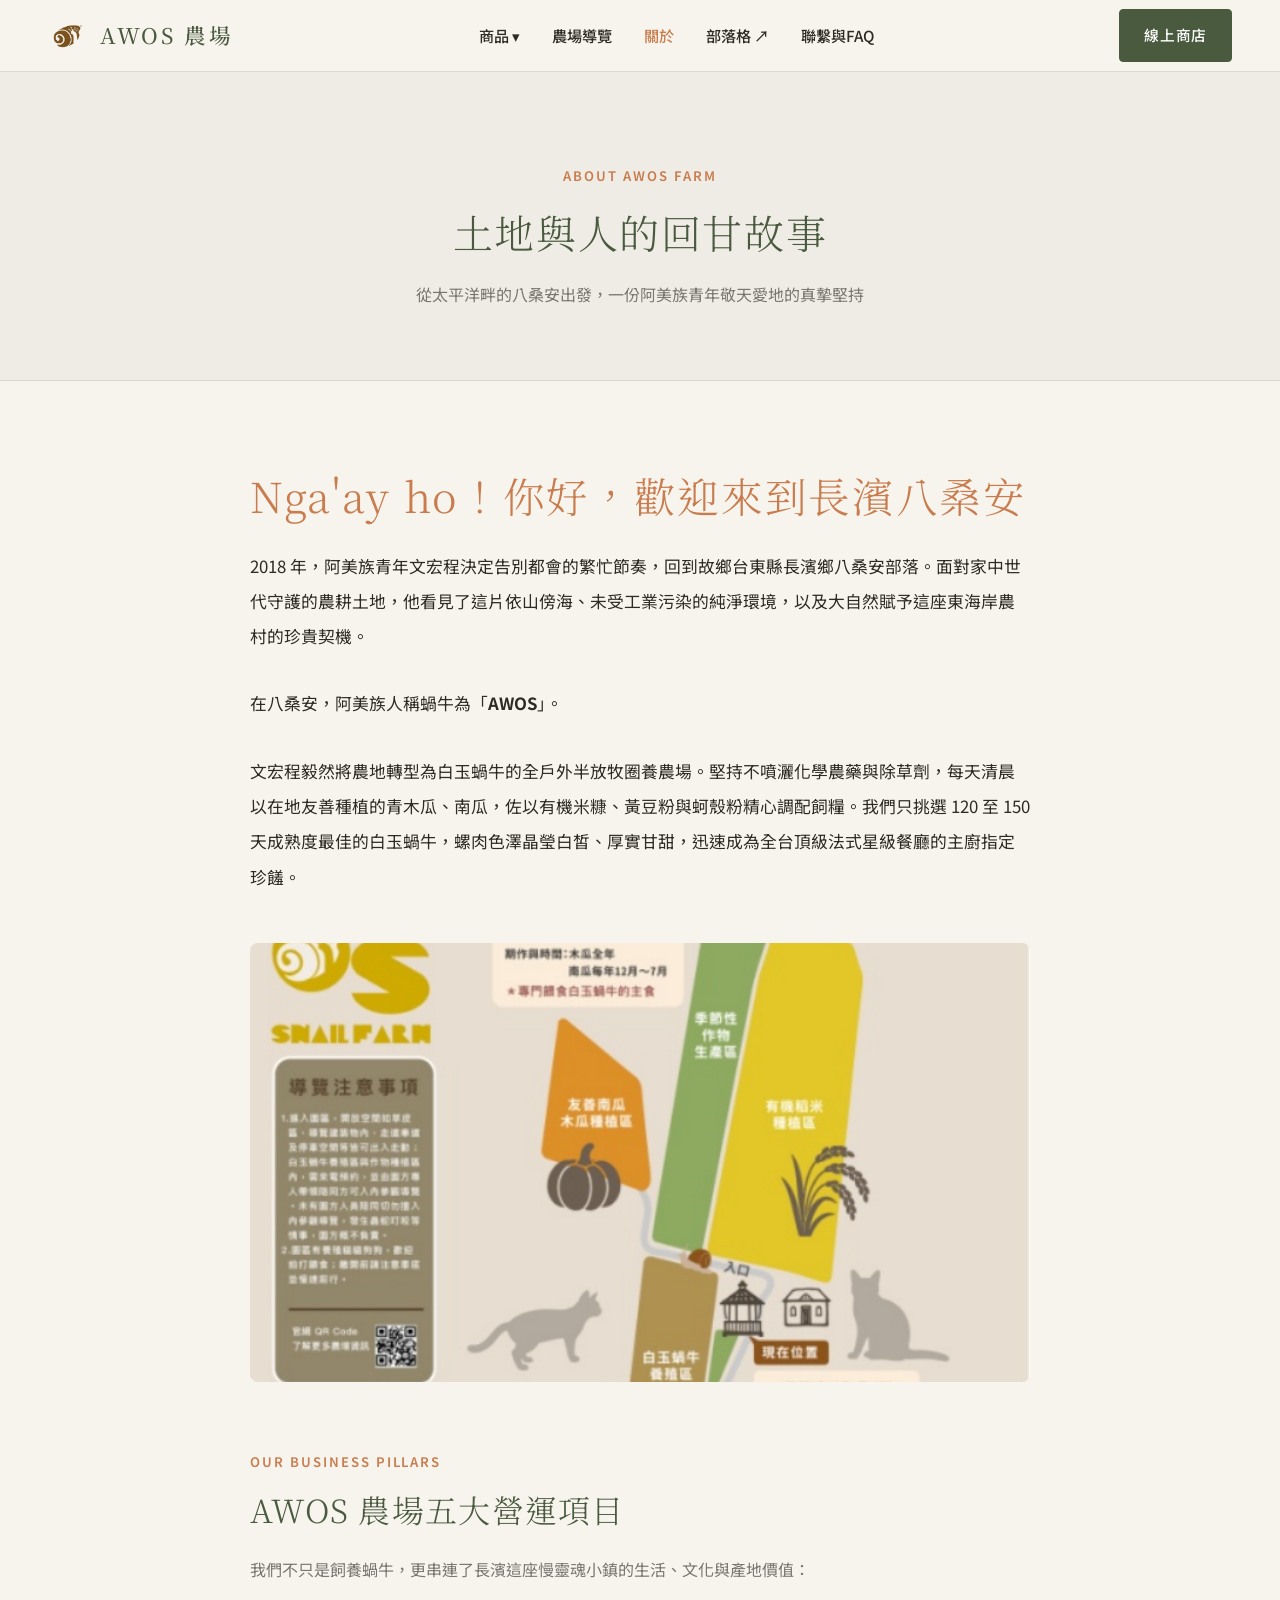
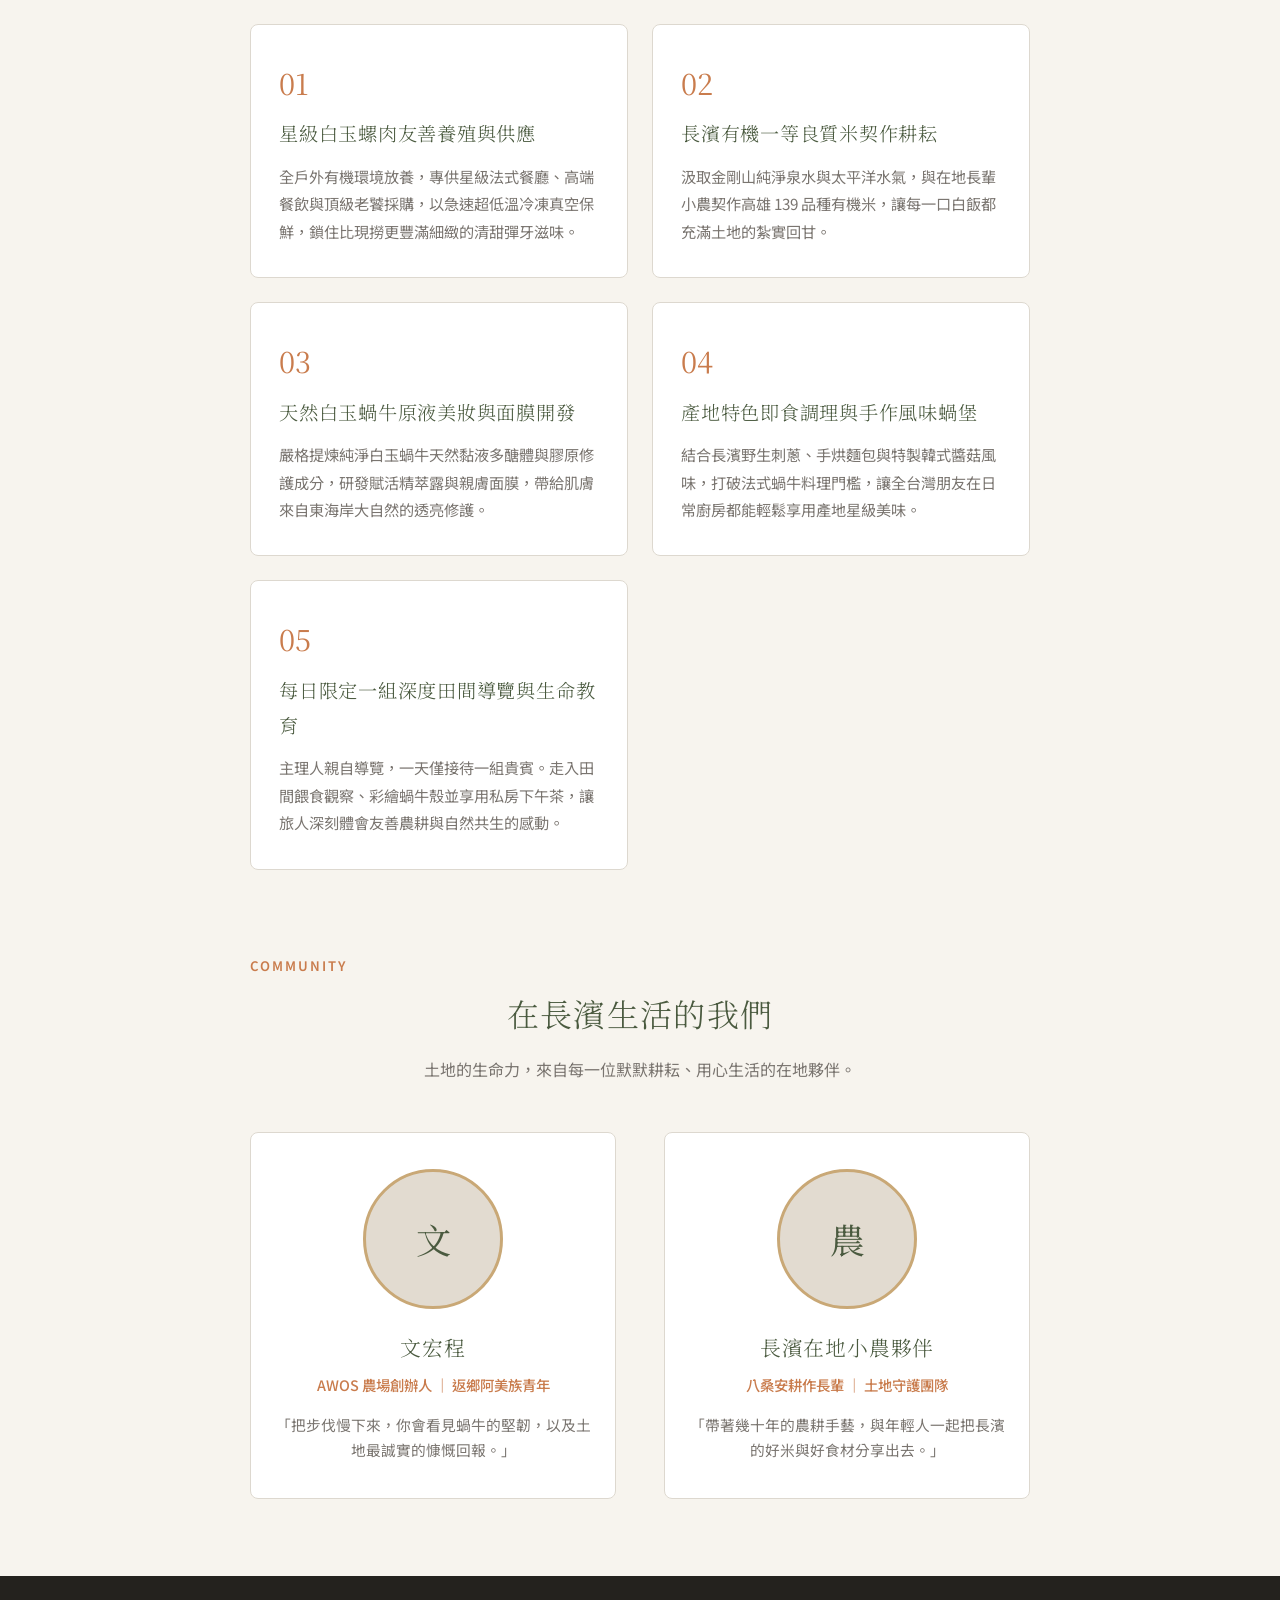
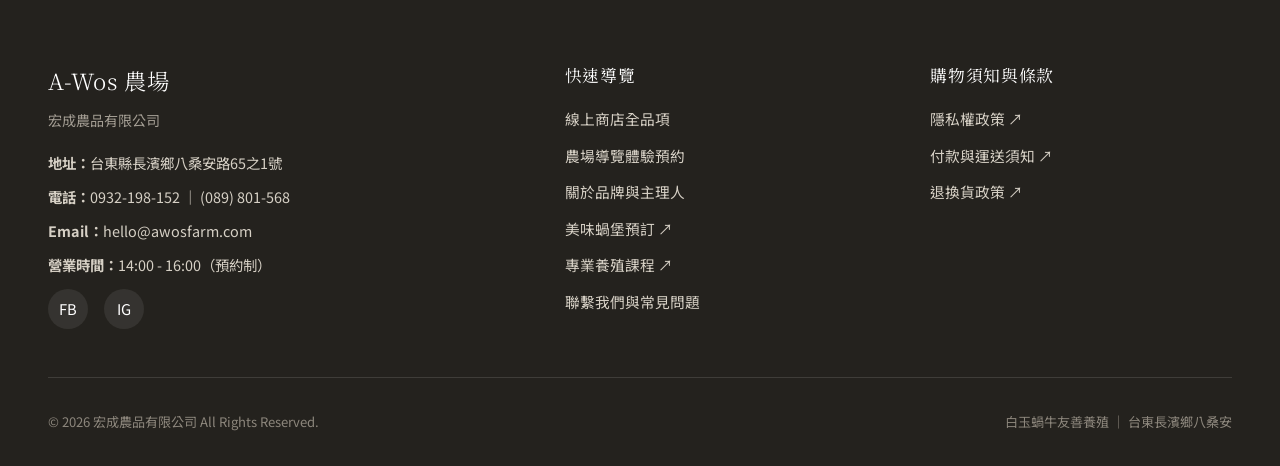
==== about.html @ 36bfe884 "10/25" ====
<!DOCTYPE html>
<html lang="zh-Hant-TW">
<head>
  <meta charset="UTF-8">
  <meta name="viewport" content="width=device-width, initial-scale=1.0">
  <title>品牌故事 ｜ AWOS 農場 - 台東長濱白玉蝸牛</title>
  <meta name="description" content="Nga'ay ho！2018年阿美族青年文宏程返鄉長濱八桑安，以阿美族語蝸牛「AWOS」為名，打造全台灣首屈一指的友善戶外白玉蝸牛農場。">
  <meta property="og:title" content="品牌故事 ｜ AWOS 農場">
  <meta property="og:description" content="阿美族返鄉青年的土地溫暖堅持，五大營運項目與長濱小農共好生活。">
  <meta property="og:image" content="assets/farm-map.png">
  <meta property="og:type" content="article">
  <link rel="stylesheet" href="css/main.css">
  <style>
    .about-hero {
      padding: clamp(120px, 15vw, 160px) clamp(20px, 4vw, 48px) clamp(48px, 6vw, 72px);
      text-align: center;
      background: var(--awos-alt-bg);
      border-bottom: 1px solid var(--awos-border);
    }
    .about-story-block {
      max-width: 820px;
      margin: 0 auto;
      padding: clamp(48px, 6vw, 80px) 20px;
    }
    .about-greeting {
      font-family: var(--font-heading);
      font-size: clamp(1.8rem, 3.5vw, 2.6rem);
      color: var(--awos-accent);
      margin-bottom: 16px;
    }
    .about-prose {
      font-size: 1.05rem;
      line-height: 2.1;
      color: var(--awos-text);
      margin-bottom: 32px;
    }
    .about-pillars {
      display: grid;
      grid-template-columns: repeat(auto-fit, minmax(280px, 1fr));
      gap: 24px;
      margin-top: 40px;
    }
    .pillar-card {
      background: #FFFFFF;
      border: 1px solid var(--awos-border);
      border-radius: 8px;
      padding: 32px 28px;
      transition: transform 0.25s ease;
    }
    .pillar-card:hover {
      transform: translateY(-4px);
    }
    .pillar-num {
      font-family: var(--font-heading);
      font-size: 1.8rem;
      color: var(--awos-accent);
      margin-bottom: 8px;
      font-weight: 400;
    }
    .pillar-title {
      font-size: 1.2rem;
      margin-bottom: 12px;
      color: var(--awos-primary);
    }
    .pillar-text {
      font-size: 0.95rem;
      color: var(--awos-text-muted);
      line-height: 1.8;
    }
    .team-grid {
      display: grid;
      grid-template-columns: repeat(2, 1fr);
      gap: clamp(24px, 4vw, 48px);
      max-width: 800px;
      margin: 48px auto 0;
    }
    @media (max-width: 640px) {
      .team-grid {
        grid-template-columns: 1fr;
      }
    }
    .team-card {
      text-align: center;
      background: #FFFFFF;
      border: 1px solid var(--awos-border);
      border-radius: 8px;
      padding: 36px 24px;
    }
    .team-avatar {
      width: 140px;
      height: 140px;
      border-radius: 50%;
      background: #E2DBD0;
      margin: 0 auto 20px;
      overflow: hidden;
      display: flex;
      align-items: center;
      justify-content: center;
      border: 3px solid var(--awos-secondary);
    }
    .team-avatar img {
      width: 100%;
      height: 100%;
      object-fit: cover;
    }
  </style>
</head>
<body>

  <!-- 固定 Header -->
  <header class="awos-header solid-bg">
    <a href="index.html" class="awos-header__logo">
      <img src="assets/cropped-cropped-宏成蝸牛Logo-去背-1.png" alt="AWOS 農場 Logo" class="awos-header__logo-img" onerror="this.style.display='none'; this.nextElementSibling.style.display='inline-flex';">
      <span class="awos-header__logo-fallback" style="display:none;">A</span>
      <span class="awos-header__logo-title">AWOS 農場</span>
    </a>

    <nav class="awos-header__nav">
      <ul class="awos-nav__list">
        <li class="awos-nav__item awos-dropdown">
          <a href="shop.html" class="awos-nav__link">商品 ▾</a>
          <ul class="awos-dropdown__menu">
            <li class="awos-dropdown__item"><a href="shop.html#escargot">白玉螺肉</a></li>
            <li class="awos-dropdown__item"><a href="shop.html#bao">美味蝸堡</a></li>
            <li class="awos-dropdown__item"><a href="shop.html#rice">有機米</a></li>
            <li class="awos-dropdown__item"><a href="shop.html#cosmetics">美妝面膜</a></li>
            <li class="awos-dropdown__item"><a href="shop.html#instant">即食調理</a></li>
          </ul>
        </li>
        <li class="awos-nav__item"><a href="tour.html" class="awos-nav__link">農場導覽</a></li>
        <li class="awos-nav__item"><a href="about.html" class="awos-nav__link active">關於</a></li>
        <li class="awos-nav__item"><a href="https://awosfarm.com/blog/" target="_blank" rel="noopener noreferrer" class="awos-nav__link">部落格 ↗</a></li>
        <li class="awos-nav__item"><a href="contact.html" class="awos-nav__link">聯繫與FAQ</a></li>
      </ul>
    </nav>

    <div class="awos-header__action">
      <a href="shop.html" class="awos-btn-primary">線上商店</a>
      <button class="awos-hamburger" aria-label="選單開關" aria-expanded="false">
        <span class="awos-hamburger__line"></span>
        <span class="awos-hamburger__line"></span>
        <span class="awos-hamburger__line"></span>
      </button>
    </div>
  </header>

  <!-- 手機抽屜選單 -->
  <div class="awos-mobile-menu">
    <ul class="awos-mobile-nav">
      <li class="awos-mobile-nav__item">
        <a href="shop.html" class="awos-mobile-nav__link">商品總覽</a>
        <div class="awos-mobile-subnav">
          <a href="shop.html#escargot">白玉螺肉</a>
          <a href="shop.html#bao">美味蝸堡</a>
          <a href="shop.html#rice">有機米</a>
          <a href="shop.html#cosmetics">美妝面膜</a>
          <a href="shop.html#instant">即食調理</a>
        </div>
      </li>
      <li class="awos-mobile-nav__item"><a href="tour.html" class="awos-mobile-nav__link">農場導覽</a></li>
      <li class="awos-mobile-nav__item"><a href="about.html" class="awos-mobile-nav__link">關於 AWOS</a></li>
      <li class="awos-mobile-nav__item"><a href="https://awosfarm.com/blog/" target="_blank" rel="noopener noreferrer" class="awos-mobile-nav__link">部落格 ↗</a></li>
      <li class="awos-mobile-nav__item"><a href="contact.html" class="awos-mobile-nav__link">聯繫與FAQ</a></li>
      <li class="awos-mobile-nav__item" style="margin-top: 16px;">
        <a href="shop.html" class="awos-btn-primary" style="width: 100%;">進入線上商店</a>
      </li>
    </ul>
  </div>

  <main>
    <!-- 頁面 Header -->
    <section class="about-hero awos-reveal">
      <span class="awos-section__tag">ABOUT AWOS FARM</span>
      <h1 class="awos-section__title">土地與人的回甘故事</h1>
      <p class="awos-section__desc">從太平洋畔的八桑安出發，一份阿美族青年敬天愛地的真摯堅持</p>
    </section>

    <!-- 品牌故事全文 -->
    <section class="about-story-block awos-reveal">
      <h2 class="about-greeting">Nga'ay ho！你好，歡迎來到長濱八桑安</h2>
      
      <p class="about-prose">
        2018 年，阿美族青年文宏程決定告別都會的繁忙節奏，回到故鄉台東縣長濱鄉八桑安部落。面對家中世代守護的農耕土地，他看見了這片依山傍海、未受工業污染的純淨環境，以及大自然賦予這座東海岸農村的珍貴契機。
      </p>

      <p class="about-prose">
        在八桑安，阿美族人稱蝸牛為「<strong>AWOS</strong>」。
      </p>

      <p class="about-prose">
        文宏程毅然將農地轉型為白玉蝸牛的全戶外半放牧圈養農場。堅持不噴灑化學農藥與除草劑，每天清晨以在地友善種植的青木瓜、南瓜，佐以有機米糠、黃豆粉與蚵殼粉精心調配飼糧。我們只挑選 120 至 150 天成熟度最佳的白玉蝸牛，螺肉色澤晶瑩白皙、厚實甘甜，迅速成為全台頂級法式星級餐廳的主廚指定珍饈。
      </p>

      <div style="margin: 48px 0; border-radius: 8px; overflow: hidden; background: #E2DBD0; aspect-ratio: 16/9;">
        <img src="assets/farm-map.png" alt="AWOS 農場座落長濱太平洋畔環境" style="width: 100%; height: 100%; object-fit: cover;">
      </div>

      <!-- 五大營運項目 -->
      <div style="margin-top: 64px;">
        <span class="awos-section__tag">OUR BUSINESS PILLARS</span>
        <h2 style="font-size: 2rem; margin-bottom: 16px;">AWOS 農場五大營運項目</h2>
        <p style="color: var(--awos-text-muted); font-size: 1rem;">
          我們不只是飼養蝸牛，更串連了長濱這座慢靈魂小鎮的生活、文化與產地價值：
        </p>

        <div class="about-pillars">
          <div class="pillar-card">
            <div class="pillar-num">01</div>
            <h3 class="pillar-title">星級白玉螺肉友善養殖與供應</h3>
            <p class="pillar-text">全戶外有機環境放養，專供星級法式餐廳、高端餐飲與頂級老饕採購，以急速超低溫冷凍真空保鮮，鎖住比現撈更豐滿細緻的清甜彈牙滋味。</p>
          </div>

          <div class="pillar-card">
            <div class="pillar-num">02</div>
            <h3 class="pillar-title">長濱有機一等良質米契作耕耘</h3>
            <p class="pillar-text">汲取金剛山純淨泉水與太平洋水氣，與在地長輩小農契作高雄 139 品種有機米，讓每一口白飯都充滿土地的紮實回甘。</p>
          </div>

          <div class="pillar-card">
            <div class="pillar-num">03</div>
            <h3 class="pillar-title">天然白玉蝸牛原液美妝與面膜開發</h3>
            <p class="pillar-text">嚴格提煉純淨白玉蝸牛天然黏液多醣體與膠原修護成分，研發賦活精萃露與親膚面膜，帶給肌膚來自東海岸大自然的透亮修護。</p>
          </div>

          <div class="pillar-card">
            <div class="pillar-num">04</div>
            <h3 class="pillar-title">產地特色即食調理與手作風味蝸堡</h3>
            <p class="pillar-text">結合長濱野生刺蔥、手烘麵包與特製韓式醬菇風味，打破法式蝸牛料理門檻，讓全台灣朋友在日常廚房都能輕鬆享用產地星級美味。</p>
          </div>

          <div class="pillar-card">
            <div class="pillar-num">05</div>
            <h3 class="pillar-title">每日限定一組深度田間導覽與生命教育</h3>
            <p class="pillar-text">主理人親自導覽，一天僅接待一組貴賓。走入田間餵食觀察、彩繪蝸牛殼並享用私房下午茶，讓旅人深刻體會友善農耕與自然共生的感動。</p>
          </div>
        </div>
      </div>

      <!-- 在長濱生活的我們 -->
      <div style="margin-top: 80px;">
        <span class="awos-section__tag">COMMUNITY</span>
        <h2 style="font-size: 2rem; text-align: center; margin-bottom: 12px;">在長濱生活的我們</h2>
        <p style="text-align: center; color: var(--awos-text-muted); max-width: 600px; margin: 0 auto;">
          土地的生命力，來自每一位默默耕耘、用心生活的在地夥伴。
        </p>

        <div class="team-grid">
          <div class="team-card">
            <div class="team-avatar">
              <!-- 人像圖片佔位 -->
              <span style="font-family: var(--font-heading); font-size: 2.2rem; color: var(--awos-primary);">文</span>
            </div>
            <h3 style="font-size: 1.3rem; margin-bottom: 6px;">文宏程</h3>
            <p style="color: var(--awos-accent); font-size: 0.9rem; font-weight: 500; margin-bottom: 14px;">AWOS 農場創辦人 ｜ 返鄉阿美族青年</p>
            <p style="font-size: 0.92rem; color: var(--awos-text-muted); line-height: 1.7;">
              「把步伐慢下來，你會看見蝸牛的堅韌，以及土地最誠實的慷慨回報。」
            </p>
          </div>

          <div class="team-card">
            <div class="team-avatar">
              <!-- 人像圖片佔位 -->
              <span style="font-family: var(--font-heading); font-size: 2.2rem; color: var(--awos-primary);">農</span>
            </div>
            <h3 style="font-size: 1.3rem; margin-bottom: 6px;">長濱在地小農夥伴</h3>
            <p style="color: var(--awos-accent); font-size: 0.9rem; font-weight: 500; margin-bottom: 14px;">八桑安耕作長輩 ｜ 土地守護團隊</p>
            <p style="font-size: 0.92rem; color: var(--awos-text-muted); line-height: 1.7;">
              「帶著幾十年的農耕手藝，與年輕人一起把長濱的好米與好食材分享出去。」
            </p>
          </div>
        </div>
      </div>
    </section>
  </main>

  <!-- 全站共用 Footer -->
  <footer class="awos-footer">
    <div class="awos-footer__inner">
      <div>
        <h3 class="awos-footer__brand-title">A-Wos 農場</h3>
        <p class="awos-footer__company">宏成農品有限公司</p>
        <ul class="awos-footer__info-list">
          <li><strong>地址：</strong>台東縣長濱鄉八桑安路65之1號</li>
          <li><strong>電話：</strong>0932-198-152 ｜ (089) 801-568</li>
          <li><strong>Email：</strong>hello@awosfarm.com</li>
          <li><strong>營業時間：</strong>14:00 - 16:00（預約制）</li>
        </ul>
        <div class="awos-footer__social">
          <a href="https://www.facebook.com/awossnailfarm" target="_blank" rel="noopener noreferrer" aria-label="Facebook">FB</a>
          <a href="https://www.instagram.com/awos_farm" target="_blank" rel="noopener noreferrer" aria-label="Instagram">IG</a>
        </div>
      </div>

      <div>
        <h4 class="awos-footer__title">快速導覽</h4>
        <ul class="awos-footer__links">
          <li><a href="shop.html">線上商店全品項</a></li>
          <li><a href="tour.html">農場導覽體驗預約</a></li>
          <li><a href="about.html">關於品牌與主理人</a></li>
          <li><a href="https://awosfarm.com/bao/" target="_blank" rel="noopener noreferrer">美味蝸堡預訂 ↗</a></li>
          <li><a href="https://awosfarm.com/learn-from-the-best/" target="_blank" rel="noopener noreferrer">專業養殖課程 ↗</a></li>
          <li><a href="contact.html">聯繫我們與常見問題</a></li>
        </ul>
      </div>

      <div>
        <h4 class="awos-footer__title">購物須知與條款</h4>
        <ul class="awos-footer__links">
          <li><a href="https://awosfarm.com/privacy-policy/" target="_blank" rel="noopener noreferrer">隱私權政策 ↗</a></li>
          <li><a href="https://awosfarm.com/payment-and-delivery/" target="_blank" rel="noopener noreferrer">付款與運送須知 ↗</a></li>
          <li><a href="https://awosfarm.com/refund-and-returns-policy/" target="_blank" rel="noopener noreferrer">退換貨政策 ↗</a></li>
        </ul>
      </div>
    </div>

    <div class="awos-footer__bottom">
      <p>© 2026 宏成農品有限公司 All Rights Reserved.</p>
      <p>白玉蝸牛友善養殖 ｜ 台東長濱鄉八桑安</p>
    </div>
  </footer>

  <script src="js/main.js"></script>
</body>
</html>
---- css/main.css ----
/* ============================================================
   AWOS 農場 — 全站共用樣式 (main.css)
   視覺設計代幣：
   --awos-primary:   #4A5A3F (田野墨綠)
   --awos-secondary: #C9A876 (暖沙棕)
   --awos-accent:    #C97C4D (陶土橘)
   --awos-bg:        #F7F4EE (米白)
   --awos-text:      #2E2A24 (深灰棕)
   轉場：按鈕 0.25s ease-out；捲動淡入 0.8s cubic-bezier(0.165, 0.84, 0.44, 1)
   ============================================================ */

@import url('https://fonts.googleapis.com/css2?family=Noto+Sans+TC:wght@300;400;500;700&family=Noto+Serif+TC:wght@300;400;500;600&display=swap');

:root {
  --awos-primary:    #4A5A3F;
  --awos-secondary:  #C9A876;
  --awos-accent:     #C97C4D;
  --awos-bg:         #F7F4EE;
  --awos-text:       #2E2A24;
  --awos-text-muted: #7A7570;
  --awos-border:     #DDD8CF;
  --awos-card-bg:    #FFFFFF;
  --awos-alt-bg:     #EFECE5;

  --font-heading: 'Noto Serif TC', serif;
  --font-body:    'Noto Sans TC', sans-serif;

  --transition-btn:    all 0.25s ease-out;
  --transition-reveal: opacity 0.8s cubic-bezier(0.165, 0.84, 0.44, 1), transform 0.8s cubic-bezier(0.165, 0.84, 0.44, 1);
  --transition-header: background-color 0.4s ease, border-color 0.4s ease, box-shadow 0.4s ease;

  --header-height: 72px;
  --sticky-nav-height: 52px;
  --content-max: 1200px;
}

*, *::before, *::after {
  box-sizing: border-box;
  margin: 0;
  padding: 0;
}

html {
  scroll-behavior: smooth;
  scroll-padding-top: calc(var(--header-height) + var(--sticky-nav-height) + 16px);
}

body {
  background-color: var(--awos-bg);
  color: var(--awos-text);
  font-family: var(--font-body);
  line-height: 1.8;
  font-size: 1rem;
  overflow-x: hidden;
  -webkit-font-smoothing: antialiased;
}

body.no-scroll {
  overflow: hidden;
}

h1, h2, h3, h4 {
  font-family: var(--font-heading);
  color: var(--awos-primary);
  font-weight: 300;
  letter-spacing: 0.04em;
}

a {
  color: inherit;
  text-decoration: none;
}

img {
  max-width: 100%;
  height: auto;
  display: block;
}

/* ── 捲動淡入特效 ── */
.awos-reveal {
  opacity: 0;
  transform: translateY(32px);
  transition: var(--transition-reveal);
  will-change: opacity, transform;
}
.awos-reveal.active {
  opacity: 1;
  transform: translateY(0);
}

/* ── 按鈕系統 ── */
.awos-btn-primary {
  display: inline-flex;
  align-items: center;
  justify-content: center;
  background-color: var(--awos-primary);
  color: #FFFFFF !important;
  font-family: var(--font-body);
  font-size: 0.92rem;
  font-weight: 500;
  letter-spacing: 0.05em;
  padding: 12px 24px;
  border-radius: 4px;
  border: 1px solid var(--awos-primary);
  cursor: pointer;
  transition: var(--transition-btn);
  text-align: center;
}
.awos-btn-primary:hover {
  background-color: #384530;
  border-color: #384530;
  transform: translateY(-2px);
  box-shadow: 0 4px 12px rgba(74, 90, 63, 0.25);
}

.awos-btn-secondary {
  display: inline-flex;
  align-items: center;
  justify-content: center;
  background-color: transparent;
  color: var(--awos-primary) !important;
  font-family: var(--font-body);
  font-size: 0.92rem;
  font-weight: 500;
  letter-spacing: 0.05em;
  padding: 12px 24px;
  border-radius: 4px;
  border: 1px solid var(--awos-primary);
  cursor: pointer;
  transition: var(--transition-btn);
  text-align: center;
}
.awos-btn-secondary:hover {
  background-color: var(--awos-primary);
  color: #FFFFFF !important;
  transform: translateY(-2px);
}

/* ── 固定 Header ── */
.awos-header {
  position: fixed;
  top: 0;
  left: 0;
  right: 0;
  height: var(--header-height);
  z-index: 1000;
  display: flex;
  align-items: center;
  justify-content: space-between;
  padding: 0 clamp(20px, 4vw, 48px);
  background-color: transparent;
  transition: var(--transition-header);
}
.awos-header.scrolled {
  background-color: rgba(247, 244, 238, 0.96);
  backdrop-filter: blur(8px);
  border-bottom: 1px solid var(--awos-border);
  box-shadow: 0 2px 16px rgba(46, 42, 36, 0.05);
}
.awos-header.solid-bg {
  background-color: rgba(247, 244, 238, 0.96);
  backdrop-filter: blur(8px);
  border-bottom: 1px solid var(--awos-border);
}

.awos-header__logo {
  display: flex;
  align-items: center;
  gap: 12px;
  text-decoration: none;
}
.awos-header__logo-img {
  height: 40px;
  width: auto;
  object-fit: contain;
}
.awos-header__logo-fallback {
  width: 40px;
  height: 40px;
  background: var(--awos-primary);
  color: #FFF;
  display: inline-flex;
  align-items: center;
  justify-content: center;
  border-radius: 50%;
  font-family: var(--font-heading);
  font-size: 1rem;
}
.awos-header__logo-title {
  font-family: var(--font-heading);
  font-size: 1.35rem;
  font-weight: 500;
  color: var(--awos-primary);
  letter-spacing: 0.12em;
}

/* 桌機導覽選單 */
.awos-header__nav {
  display: flex;
  align-items: center;
  gap: 28px;
}
.awos-nav__list {
  display: flex;
  align-items: center;
  gap: 24px;
  list-style: none;
}
.awos-nav__item {
  position: relative;
}
.awos-nav__link {
  font-size: 0.95rem;
  font-weight: 500;
  color: var(--awos-text);
  padding: 8px 4px;
  display: flex;
  align-items: center;
  gap: 4px;
  transition: color 0.2s;
}
.awos-nav__link:hover,
.awos-nav__link.active {
  color: var(--awos-accent);
}

/* 下拉選單 */
.awos-dropdown {
  position: relative;
}
.awos-dropdown__menu {
  position: absolute;
  top: 100%;
  left: 0;
  min-width: 160px;
  background: #FFFFFF;
  border: 1px solid var(--awos-border);
  border-radius: 6px;
  box-shadow: 0 8px 24px rgba(46, 42, 36, 0.1);
  padding: 8px 0;
  list-style: none;
  opacity: 0;
  visibility: hidden;
  transform: translateY(10px);
  transition: all 0.25s ease;
  z-index: 100;
}
.awos-dropdown:hover .awos-dropdown__menu {
  opacity: 1;
  visibility: visible;
  transform: translateY(0);
}
.awos-dropdown__item a {
  display: block;
  padding: 8px 18px;
  font-size: 0.88rem;
  color: var(--awos-text);
  transition: background 0.15s, color 0.15s;
}
.awos-dropdown__item a:hover {
  background: var(--awos-bg);
  color: var(--awos-accent);
}

/* 右側線上商店按鈕 */
.awos-header__action {
  display: flex;
  align-items: center;
  gap: 16px;
}

/* 漢堡選單按鈕 */
.awos-hamburger {
  display: none;
  flex-direction: column;
  justify-content: center;
  align-items: center;
  width: 44px;
  height: 44px;
  background: transparent;
  border: none;
  cursor: pointer;
  padding: 0;
  z-index: 1100;
}
.awos-hamburger__line {
  width: 24px;
  height: 2px;
  background-color: var(--awos-primary);
  margin: 3px 0;
  transition: all 0.3s ease;
}
.awos-hamburger.open .awos-hamburger__line:nth-child(1) {
  transform: translateY(8px) rotate(45deg);
}
.awos-hamburger.open .awos-hamburger__line:nth-child(2) {
  opacity: 0;
}
.awos-hamburger.open .awos-hamburger__line:nth-child(3) {
  transform: translateY(-8px) rotate(-45deg);
}

/* 手機版抽屜導覽 */
.awos-mobile-menu {
  position: fixed;
  inset: 0;
  background-color: rgba(247, 244, 238, 0.98);
  backdrop-filter: blur(12px);
  z-index: 1050;
  display: flex;
  flex-direction: column;
  justify-content: center;
  align-items: center;
  padding: 40px 24px;
  opacity: 0;
  visibility: hidden;
  transition: opacity 0.35s ease, visibility 0.35s ease;
}
.awos-mobile-menu.open {
  opacity: 1;
  visibility: visible;
}
.awos-mobile-nav {
  list-style: none;
  text-align: center;
  display: flex;
  flex-direction: column;
  gap: 20px;
  max-width: 320px;
  width: 100%;
}
.awos-mobile-nav__item {
  opacity: 0;
  transform: translateY(16px);
  transition: opacity 0.4s ease, transform 0.4s ease;
}
.awos-mobile-menu.open .awos-mobile-nav__item {
  opacity: 1;
  transform: translateY(0);
}
.awos-mobile-nav__link {
  font-family: var(--font-heading);
  font-size: 1.4rem;
  color: var(--awos-primary);
  display: block;
  padding: 6px 0;
}
.awos-mobile-subnav {
  list-style: none;
  margin-top: 8px;
  display: flex;
  flex-direction: column;
  gap: 6px;
}
.awos-mobile-subnav a {
  font-size: 0.95rem;
  color: var(--awos-text-muted);
}

/* ── Hero 區塊 ── */
.awos-hero {
  position: relative;
  width: 100%;
  min-height: 88vh;
  display: flex;
  align-items: center;
  justify-content: center;
  text-align: center;
  padding: 120px 20px 80px;
  background-color: #E2DBD0;
  background-size: cover;
  background-position: center;
  background-repeat: no-repeat;
  overflow: hidden;
}
.awos-hero::before {
  content: '';
  position: absolute;
  inset: 0;
  background: linear-gradient(180deg, rgba(46, 42, 36, 0.45) 0%, rgba(46, 42, 36, 0.6) 100%);
  z-index: 1;
}
.awos-hero__content {
  position: relative;
  z-index: 2;
  max-width: 760px;
  color: #FFFFFF;
}
.awos-hero__title {
  font-family: var(--font-heading);
  font-size: clamp(2rem, 5vw, 3.4rem);
  font-weight: 300;
  line-height: 1.35;
  color: #FFFFFF;
  margin-bottom: 24px;
  letter-spacing: 0.08em;
  text-shadow: 0 2px 12px rgba(0, 0, 0, 0.3);
}
.awos-hero__subtitle {
  font-size: clamp(1rem, 2vw, 1.25rem);
  font-weight: 300;
  color: #F7F4EE;
  margin-bottom: 40px;
  letter-spacing: 0.06em;
  opacity: 0.92;
}
.awos-hero__btn {
  display: inline-flex;
  align-items: center;
  gap: 8px;
  padding: 10px 24px;
  border-radius: 30px;
  border: 1px solid rgba(255, 255, 255, 0.7);
  background: rgba(255, 255, 255, 0.15);
  color: #FFFFFF !important;
  font-size: 0.95rem;
  backdrop-filter: blur(4px);
  transition: all 0.3s;
}
.awos-hero__btn:hover {
  background: rgba(255, 255, 255, 0.3);
  border-color: #FFFFFF;
  transform: translateY(2px);
}

/* ── 分類快速跳轉列 (sticky) ── */
.awos-sticky-nav {
  position: sticky;
  top: var(--header-height);
  left: 0;
  right: 0;
  height: var(--sticky-nav-height);
  background: #FFFFFF;
  border-bottom: 1px solid var(--awos-border);
  z-index: 900;
  display: flex;
  align-items: center;
  justify-content: center;
  box-shadow: 0 2px 10px rgba(46, 42, 36, 0.04);
  transition: transform 0.3s ease, opacity 0.3s ease;
}
.awos-sticky-nav.hidden-on-hero {
  display: none;
}
.awos-sticky-nav__inner {
  display: flex;
  align-items: center;
  gap: clamp(8px, 2vw, 28px);
  overflow-x: auto;
  white-space: nowrap;
  padding: 0 20px;
  scrollbar-width: none;
  max-width: var(--content-max);
  width: 100%;
  justify-content: center;
}
.awos-sticky-nav__inner::-webkit-scrollbar {
  display: none;
}
.awos-sticky-nav__link {
  display: inline-block;
  font-size: 0.92rem;
  font-weight: 500;
  color: var(--awos-text);
  padding: 6px 14px;
  border-radius: 20px;
  transition: all 0.2s;
  flex-shrink: 0;
}
.awos-sticky-nav__link:hover {
  color: var(--awos-accent);
  background: var(--awos-bg);
}
.awos-sticky-nav__link.active {
  background: var(--awos-primary);
  color: #FFFFFF !important;
}

/* ── 商品網格與卡片規格 ── */
.awos-section {
  padding: clamp(64px, 8vw, 100px) clamp(20px, 4vw, 48px);
  max-width: var(--content-max);
  margin: 0 auto;
}
.awos-section--alt {
  background-color: var(--awos-alt-bg);
  max-width: 100%;
}
.awos-section--alt .awos-section__inner {
  max-width: var(--content-max);
  margin: 0 auto;
  padding: 0 clamp(20px, 4vw, 48px);
}

.awos-section__header {
  text-align: center;
  margin-bottom: clamp(36px, 5vw, 56px);
}
.awos-section__tag {
  display: inline-block;
  font-size: 0.82rem;
  font-weight: 600;
  letter-spacing: 0.15em;
  color: var(--awos-accent);
  text-transform: uppercase;
  margin-bottom: 8px;
}
.awos-section__title {
  font-size: clamp(1.8rem, 3.5vw, 2.5rem);
  margin-bottom: 12px;
}
.awos-section__desc {
  font-size: 1rem;
  color: var(--awos-text-muted);
  max-width: 600px;
  margin: 0 auto;
}

/* 三欄、兩欄、單欄 Grid */
.awos-product-grid {
  display: grid;
  grid-template-columns: repeat(3, 1fr);
  gap: clamp(20px, 3vw, 36px);
}
@media (max-width: 992px) {
  .awos-product-grid {
    grid-template-columns: repeat(2, 1fr);
  }
}
@media (max-width: 600px) {
  .awos-product-grid {
    grid-template-columns: 1fr;
  }
}

/* 單張商品卡片 */
.awos-card {
  background: var(--awos-card-bg);
  border-radius: 8px;
  border: 1px solid var(--awos-border);
  overflow: hidden;
  display: flex;
  flex-direction: column;
  transition: transform 0.3s ease, box-shadow 0.3s ease;
}
.awos-card:hover {
  transform: translateY(-4px);
  box-shadow: 0 12px 28px rgba(46, 42, 36, 0.08);
}
.awos-card__img-wrap {
  position: relative;
  width: 100%;
  aspect-ratio: 4 / 3;
  overflow: hidden;
  background-color: #E2DBD0;
}
.awos-card__img {
  width: 100%;
  height: 100%;
  object-fit: cover;
  transition: transform 0.6s cubic-bezier(0.165, 0.84, 0.44, 1);
}
.awos-card:hover .awos-card__img {
  transform: scale(1.04);
}
.awos-card__badge {
  position: absolute;
  top: 12px;
  right: 12px;
  background: var(--awos-primary);
  color: #FFFFFF;
  font-size: 0.78rem;
  padding: 4px 10px;
  border-radius: 4px;
  letter-spacing: 0.04em;
}
.awos-card__body {
  padding: 24px;
  display: flex;
  flex-direction: column;
  flex: 1;
}
.awos-card__title {
  font-size: 1.25rem;
  font-weight: 400;
  margin-bottom: 6px;
  color: var(--awos-primary);
}
.awos-card__spec {
  font-size: 0.88rem;
  color: var(--awos-text-muted);
  margin-bottom: 16px;
  line-height: 1.5;
  min-height: 2.7em;
}
.awos-card__footer {
  margin-top: auto;
  display: flex;
  align-items: center;
  justify-content: space-between;
  gap: 12px;
  padding-top: 16px;
  border-top: 1px solid #F0ECE4;
}
.awos-card__price {
  font-family: var(--font-heading);
  font-size: 1.15rem;
  color: var(--awos-accent);
  font-weight: 500;
}
.awos-card__price--inquiry {
  font-size: 0.95rem;
  color: var(--awos-text-muted);
  font-family: var(--font-body);
}

/* ── 蝸堡單張特色卡片 ── */
.awos-bao-card {
  max-width: 880px;
  margin: 0 auto;
  background: #FFFFFF;
  border-radius: 12px;
  border: 1px solid var(--awos-border);
  overflow: hidden;
  display: grid;
  grid-template-columns: 1.1fr 1fr;
  align-items: center;
}
@media (max-width: 768px) {
  .awos-bao-card {
    grid-template-columns: 1fr;
  }
}
.awos-bao-card__img-wrap {
  width: 100%;
  height: 100%;
  min-height: 320px;
  aspect-ratio: 4 / 3;
  overflow: hidden;
  background: #E2DBD0;
}
.awos-bao-card__img {
  width: 100%;
  height: 100%;
  object-fit: cover;
  transition: transform 0.6s ease;
}
.awos-bao-card:hover .awos-bao-card__img {
  transform: scale(1.04);
}
.awos-bao-card__body {
  padding: clamp(24px, 4vw, 44px);
}

/* ── 農場導覽獨立體驗區塊 ── */
.awos-tour-block {
  background: var(--awos-primary);
  color: #F7F4EE;
  border-radius: 12px;
  padding: clamp(36px, 5vw, 64px);
  display: grid;
  grid-template-columns: 1.1fr 1fr;
  gap: clamp(32px, 5vw, 56px);
  align-items: center;
}
@media (max-width: 860px) {
  .awos-tour-block {
    grid-template-columns: 1fr;
  }
}
.awos-tour-block h3,
.awos-tour-block h2 {
  color: #FFFFFF;
}
.awos-tour__highlights {
  list-style: none;
  margin: 24px 0 32px;
  display: flex;
  flex-direction: column;
  gap: 12px;
}
.awos-tour__highlight-item {
  display: flex;
  align-items: flex-start;
  gap: 10px;
  font-size: 0.95rem;
  line-height: 1.6;
}
.awos-tour__highlight-item::before {
  content: '✦';
  color: var(--awos-secondary);
  font-size: 1rem;
}
.awos-tour__pricing {
  background: rgba(255, 255, 255, 0.08);
  border: 1px solid rgba(255, 255, 255, 0.15);
  border-radius: 8px;
  padding: 20px;
  margin-bottom: 24px;
}
.awos-tour__price-row {
  display: flex;
  justify-content: space-between;
  padding: 6px 0;
  border-bottom: 1px solid rgba(255, 255, 255, 0.1);
}
.awos-tour__price-row:last-child {
  border-bottom: none;
}
.awos-tour__img-gallery {
  display: flex;
  flex-direction: column;
  gap: 16px;
}
.awos-tour__img-wrap {
  width: 100%;
  aspect-ratio: 16 / 10;
  border-radius: 8px;
  overflow: hidden;
}
.awos-tour__img-wrap img {
  width: 100%;
  height: 100%;
  object-fit: cover;
}

/* ── 品牌精簡區塊 (首頁) ── */
.awos-story-preview {
  text-align: center;
  max-width: 780px;
  margin: 0 auto;
  padding: clamp(64px, 8vw, 100px) 20px;
}
.awos-story-preview__text {
  font-size: clamp(1.05rem, 2vw, 1.25rem);
  line-height: 2;
  color: var(--awos-text);
  margin-bottom: 32px;
}

/* ── 全站共用 Footer ── */
.awos-footer {
  background-color: #24221E;
  color: #D6D0C5;
  padding: clamp(60px, 8vw, 84px) clamp(20px, 4vw, 48px) 32px;
  font-size: 0.92rem;
}
.awos-footer__inner {
  max-width: var(--content-max);
  margin: 0 auto;
  display: grid;
  grid-template-columns: 1.5fr 1fr 1fr;
  gap: clamp(32px, 5vw, 64px);
  padding-bottom: 48px;
  border-bottom: 1px solid rgba(255, 255, 255, 0.12);
}
@media (max-width: 820px) {
  .awos-footer__inner {
    grid-template-columns: 1fr;
    gap: 36px;
  }
}
.awos-footer__brand-title {
  font-family: var(--font-heading);
  font-size: 1.4rem;
  color: #FFFFFF;
  margin-bottom: 8px;
}
.awos-footer__company {
  font-size: 0.88rem;
  color: #A39D93;
  margin-bottom: 16px;
}
.awos-footer__info-list {
  list-style: none;
  display: flex;
  flex-direction: column;
  gap: 8px;
  font-size: 0.9rem;
}
.awos-footer__title {
  color: #FFFFFF;
  font-size: 1.05rem;
  margin-bottom: 16px;
  font-weight: 400;
}
.awos-footer__links {
  list-style: none;
  display: flex;
  flex-direction: column;
  gap: 10px;
}
.awos-footer__links a {
  color: #D6D0C5;
  transition: color 0.2s;
}
.awos-footer__links a:hover {
  color: var(--awos-secondary);
}
.awos-footer__social {
  display: flex;
  gap: 16px;
  margin-top: 12px;
}
.awos-footer__social a {
  display: inline-flex;
  align-items: center;
  justify-content: center;
  width: 40px;
  height: 40px;
  border-radius: 50%;
  background: rgba(255, 255, 255, 0.08);
  color: #FFFFFF;
  transition: all 0.2s;
}
.awos-footer__social a:hover {
  background: var(--awos-primary);
}
.awos-footer__bottom {
  max-width: var(--content-max);
  margin: 32px auto 0;
  display: flex;
  justify-content: space-between;
  align-items: center;
  flex-wrap: wrap;
  gap: 16px;
  font-size: 0.82rem;
  color: #8C867C;
}

/* ── FAQ 摺疊元件 ── */
.awos-faq-list {
  max-width: 820px;
  margin: 0 auto;
  display: flex;
  flex-direction: column;
  gap: 16px;
}
.awos-faq-item {
  background: #FFFFFF;
  border: 1px solid var(--awos-border);
  border-radius: 8px;
  overflow: hidden;
}
.awos-faq-question {
  width: 100%;
  padding: 20px 24px;
  background: transparent;
  border: none;
  text-align: left;
  font-family: var(--font-heading);
  font-size: 1.15rem;
  color: var(--awos-primary);
  display: flex;
  justify-content: space-between;
  align-items: center;
  cursor: pointer;
  gap: 16px;
}
.awos-faq-icon {
  font-size: 1.2rem;
  transition: transform 0.3s;
  flex-shrink: 0;
}
.awos-faq-item.open .awos-faq-icon {
  transform: rotate(45deg);
}
.awos-faq-answer {
  max-height: 0;
  overflow: hidden;
  transition: max-height 0.35s ease, padding 0.35s ease;
  padding: 0 24px;
  color: #555;
  line-height: 1.8;
  font-size: 0.95rem;
}
.awos-faq-item.open .awos-faq-answer {
  max-height: 400px;
  padding: 0 24px 24px;
}

/* ── 佔位區塊 ── */
#contact-placeholder {
  scroll-margin-top: calc(var(--header-height) + 20px);
}

/* 響應式微調 */
@media (max-width: 900px) {
  .awos-header__nav {
    display: none;
  }
  .awos-hamburger {
    display: flex;
  }
}
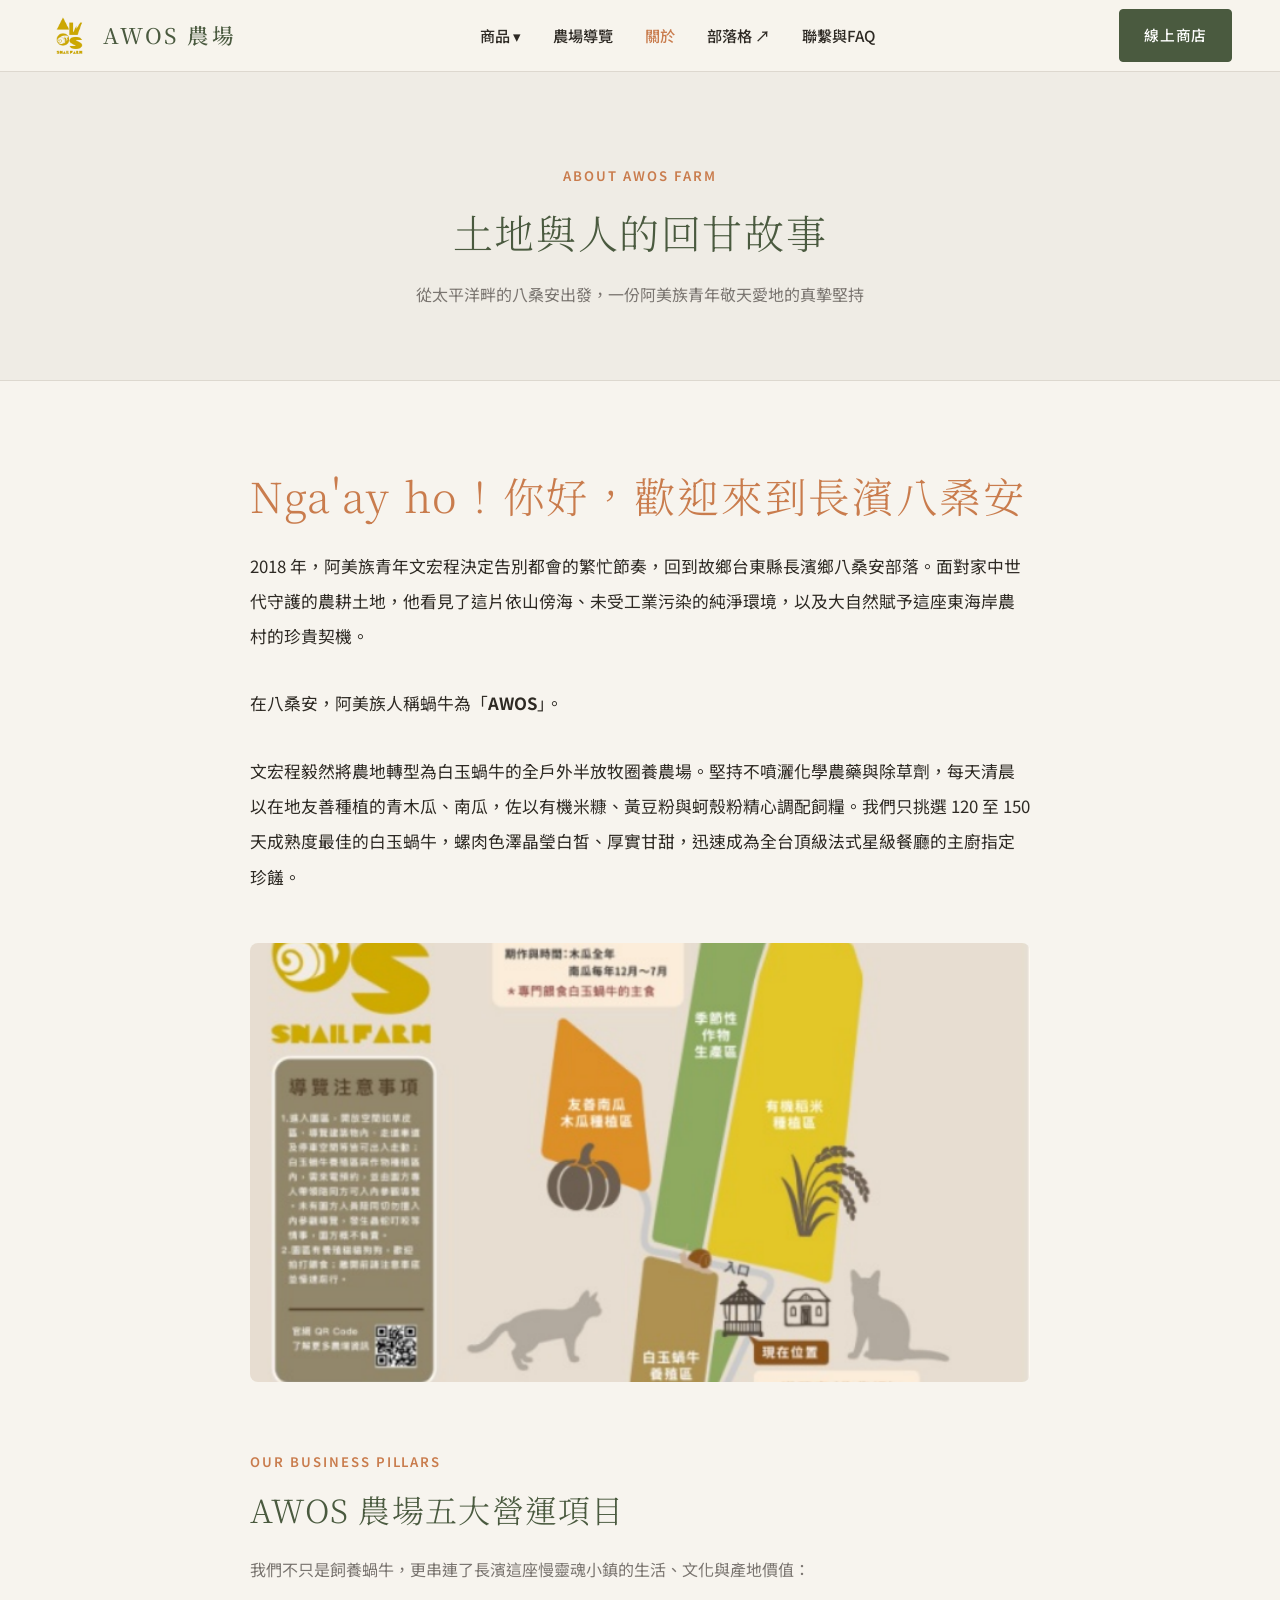
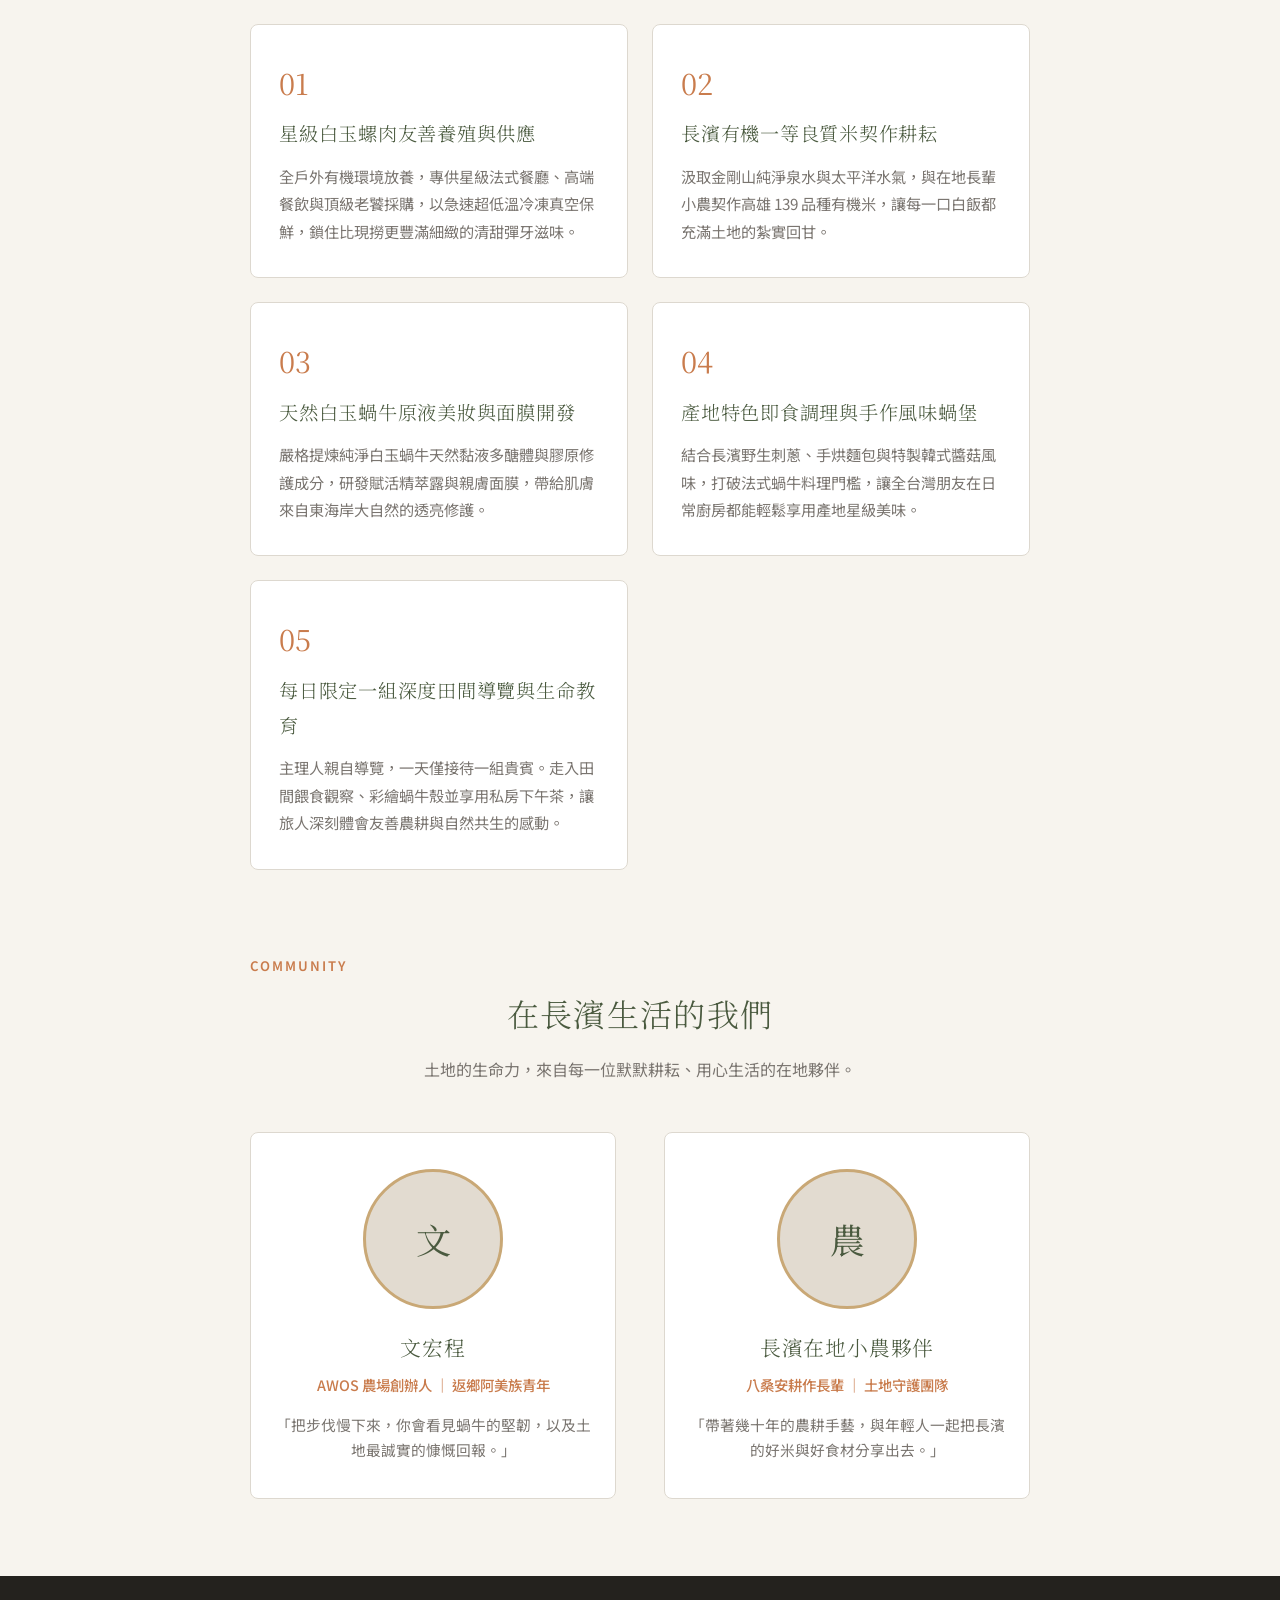
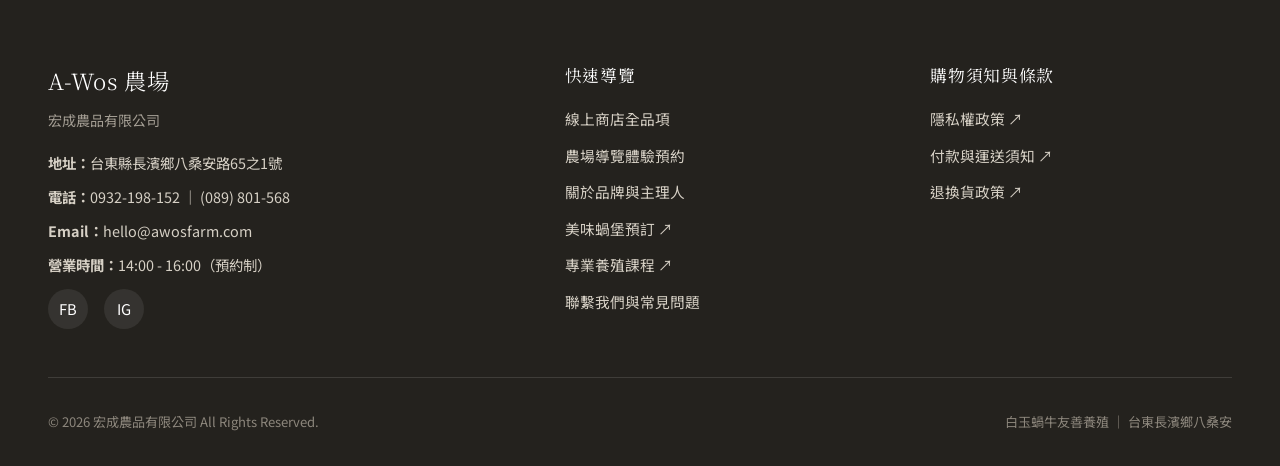
==== commit 7bb0df18: "1025_2" ====
--- a/about.html
+++ b/about.html
@@ -110,7 +110,7 @@
   <!-- 固定 Header -->
   <header class="awos-header solid-bg">
     <a href="index.html" class="awos-header__logo">
-      <img src="assets/cropped-cropped-宏成蝸牛Logo-去背-1.png" alt="AWOS 農場 Logo" class="awos-header__logo-img" onerror="this.style.display='none'; this.nextElementSibling.style.display='inline-flex';">
+      <img src="assets/logo_x.png" alt="AWOS 農場 Logo" class="awos-header__logo-img" onerror="this.style.display='none'; this.nextElementSibling.style.display='inline-flex';">
       <span class="awos-header__logo-fallback" style="display:none;">A</span>
       <span class="awos-header__logo-title">AWOS 農場</span>
     </a>
